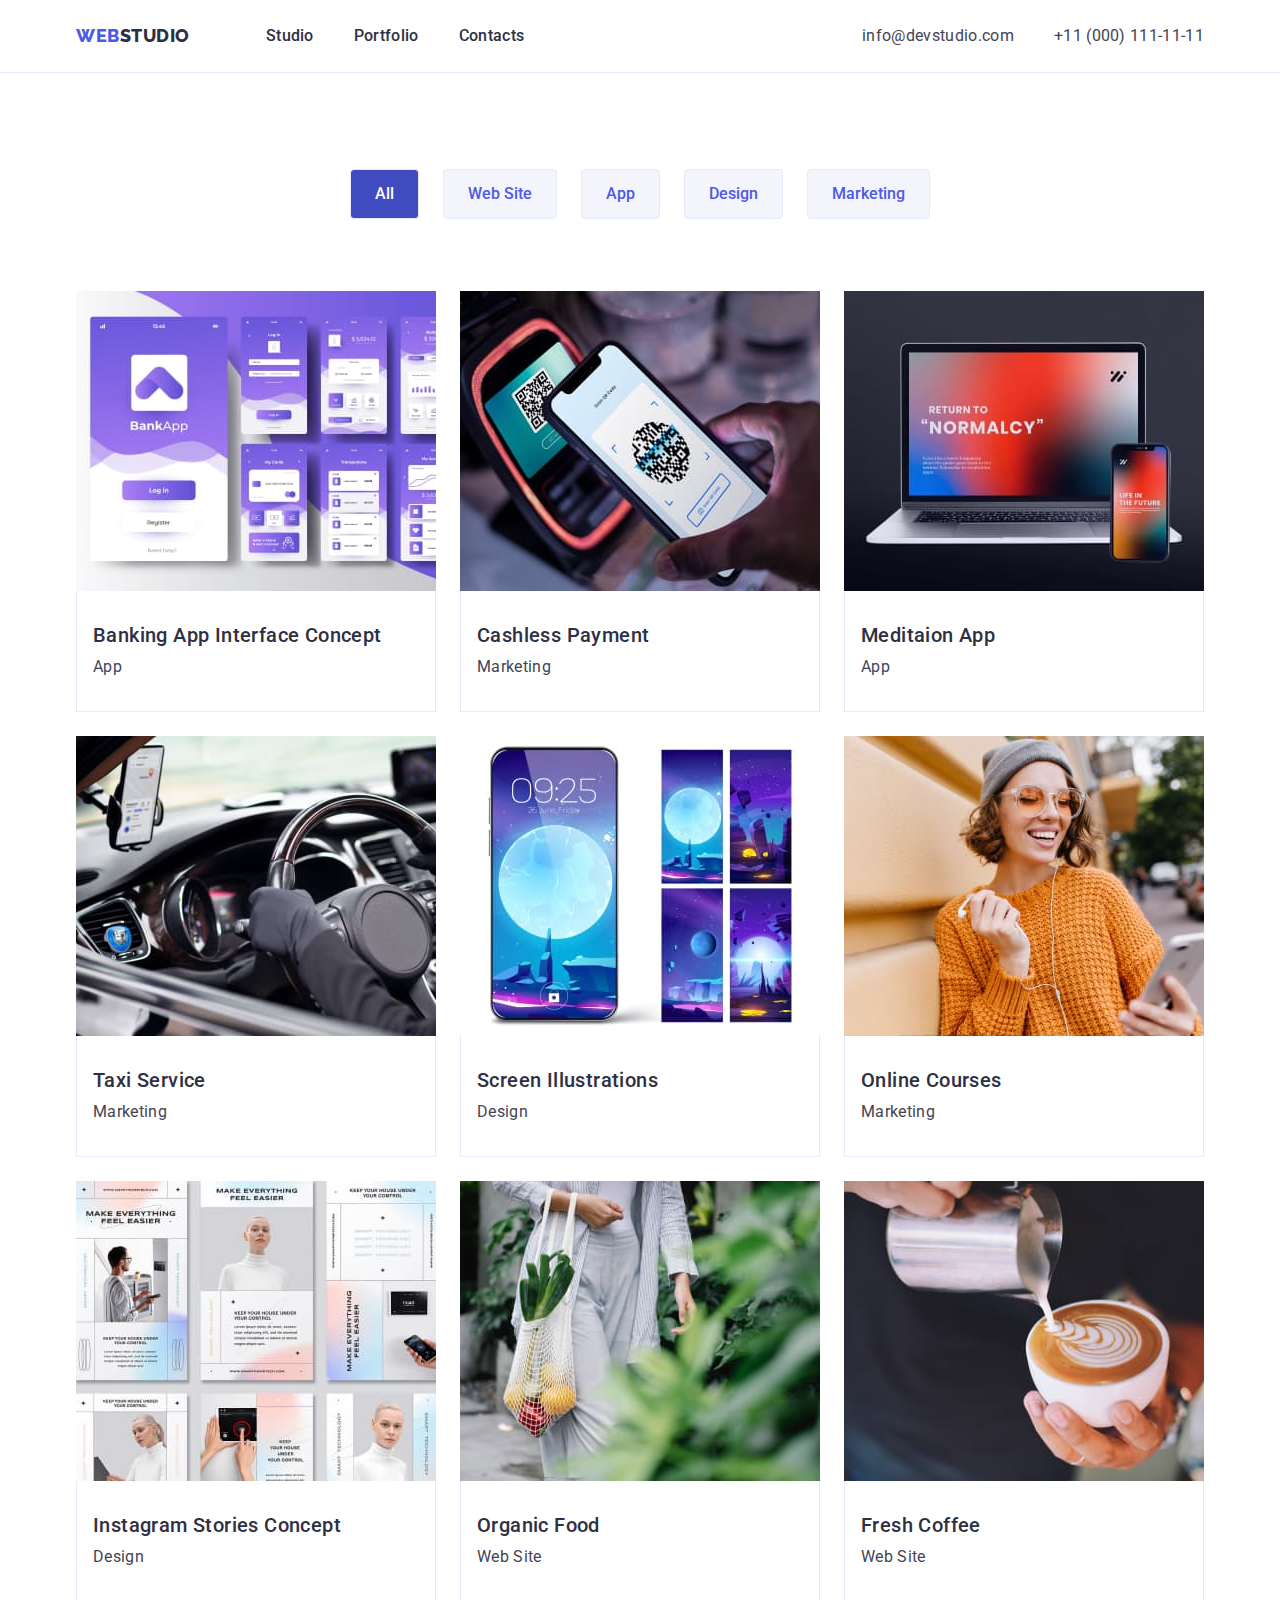
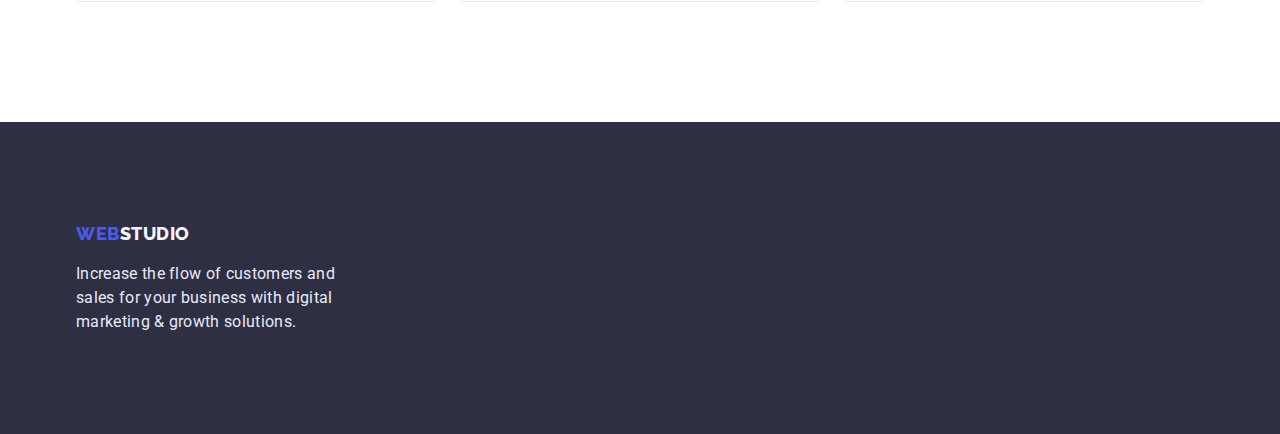
==== portfolio.html @ 73de6b23 "Initial commit" ====
<!DOCTYPE html>
<html lang="en">

<head>
    <meta charset="UTF-8">
    <meta http-equiv="X-UA-Compatible" content="IE=edge">
    <meta name="viewport" content="width=device-width, initial-scale=1.0">
    <title>Document</title>
    <link rel="preconnect" href="https://fonts.googleapis.com">
    <link rel="preconnect" href="https://fonts.gstatic.com" crossorigin>
    <link
        href="https://fonts.googleapis.com/css2?family=Raleway:wght@800&family=Roboto:wght@400;500;700;900&display=swap"
        rel="stylesheet">
    <link rel="stylesheet" href="https://cdn.jsdelivr.net/npm/modern-normalize@1.1.0/modern-normalize.min.css">
    <link rel="stylesheet" href="./css/styles.css">
</head>

<body>
    <!-- Header -->
    <header class="header">
        <div class="container header-container">
            <a class="logo link" href="./index.html">WEB<span class="logo-header">STUDIO</span></a>
            <nav class="nav">
                <ul class="nav-menu list">
                    <li class="nav-menu-item">
                        <a class="nav-menu-link link" href="./index.html">Studio</a>
                    </li>
                    <li class="nav-menu-item">
                        <a class="nav-menu-link link  active" href="./portfolio.html">Portfolio</a>
                    </li>
                    <li class="nav-menu-item">
                        <a class="nav-menu-link link" href="./contacts">Contacts</a>
                    </li>
                </ul>
            </nav>
            <ul class="contacts-list list">
                <li class="contacts-list-item">
                    <a class="mail link" href="mailto:info@devstudio.com">info@devstudio.com</a>
                </li>
                <li class="contacts-list-item">
                    <a class="tel link" href="tel:+110001111111">+11 (000) 111-11-11</a>
                </li>
            </ul>
        </div>
    </header>
    <!-- Projects -->
    <main>
        <section class="projects section">
            <div class="container">
                <h1 class="visually-hidden">Portfolio</h1>
                    <!-- Filters -->
                <ul class="filters list">
                    <li class="filters-list"><button class="filters-btn active" type="button">All</button></li>
                    <li class="filters-list"><button class="filters-btn" type="button">Web Site</button></li>
                    <li class="filters-list"><button class="filters-btn" type="button">App</button></li>
                    <li class="filters-list"><button class="filters-btn" type="button">Design</button></li>
                    <li class="filters-list"><button class="filters-btn" type="button">Marketing</button></li>
                </ul>
                    <!-- Cards -->
                <ul class="project-cards list">
                    <li class="card">
                        <img src="./images/img1.jpg" alt="card1">
                        <div class="card-content">
                            <h2 class="card-title">Banking App Interface Concept</h2>
                            <p class="card-text">App</p>
                        </div>
                    </li>
                    <li class="card">
                        <img src="./images/img2.jpg" alt="card2">
                        <div class="card-content">
                            <h2 class="card-title">Cashless Payment</h2>
                            <p class="card-text">Marketing</p>
                        </div>
                    </li>
                    <li class="card">
                        <img src="./images/img3.jpg" alt="card3">
                        <div class="card-content">
                            <h2 class="card-title">Meditaion App</h2>
                            <p class="card-text">App</p>
                        </div>
                    </li>
                    <li class="card">
                        <img src="./images/img4.jpg" alt="card4">
                        <div class="card-content">
                            <h2 class="card-title">Taxi Service</h2>
                            <p class="card-text">Marketing</p>
                        </div>
                    </li>
                    <li class="card">
                        <img src="./images/img5.jpg" alt="card5">
                        <div class="card-content">
                            <h2 class="card-title">Screen Illustrations</h2>
                            <p class="card-text">Design</p>
                        </div>
                    </li>
                    <li class="card">
                        <img src="./images/img6.jpg" alt="card6">
                        <div class="card-content">
                            <h2 class="card-title">Online Courses</h2>
                            <p class="card-text">Marketing</p>
                        </div>
                    </li>
                    <li class="card">
                        <img src="./images/img7.jpg" alt="card7">
                        <div class="card-content">
                            <h2 class="card-title">Instagram Stories Concept</h2>
                            <p class="card-text">Design</p>
                        </div>
                    </li>
                    <li class="card">
                        <img src="./images/img8.jpg" alt="card8">
                        <div class="card-content">
                            <h2 class="card-title">Organic Food</h2>
                            <p class="card-text">Web Site</p>
                        </div>
                    </li>
                    <li class="card">
                        <img src="./images/img9.jpg" alt="card9">
                        <div class="card-content">
                            <h2 class="card-title">Fresh Coffee</h2>
                            <p class="card-text">Web Site</p>
                        </div>
                    </li>
                </ul>
            </div>
        </section>
    </main>
    <!-- Footer -->
    <footer class="footer">
        <div class="container">
            <a class="logo link" href="./index.html">WEB<span class="logo-footer">STUDIO</span></a>
            <p class="footer-txt">Increase the flow of customers and sales for your business with digital marketing & growth
                solutions.</p>
        </div>
    </footer>
</body>

</html>
---- css/styles.css ----
:root {
    /* ============FONTS================== */
    --primary-font: 'Roboto', sans-serif;
    --secondary-font: 'Raleway', sans-serif;
    /* =============TXT================== */
    --primary-text-color: #2E2F42;
    --secondary-text-color: #434455;
    --cornflower-text-color: #E7E9FC;
    --light-text-color: #F4F4FD;
    /* ==============BG================== */
    --dark-bg-color: #2E2F42;
    --light-bg-color: #F4F4FD;
    --cornflower-bg-color: #E7E9FC;
    /* ============OTHER================= */
    --accent-color: #4D5AE5;
    --white-color: #FFFFFF;
    --active-color: #404BBF;
}

/* =================RESET=================== */

body {
    font-family: var(--primary-font);
    color: var(--secondary-text-color);
}

.list {
    list-style: none;
}

.link {
    text-decoration: none;
}

h1,
h2,
h3,
p {
    margin-top: 0;
    margin-bottom: 0; 
}

ul {
    margin-top: 0;
    margin-bottom: 0;
    padding-left: 0;
}

img {
    display: block;
    max-width: 100%;
    height: auto;
}

/* =================/RESET===================== */

/* ==================COMPONENTS================ */

.visually-hidden {
    position: absolute;
    width: 1px;
    height: 1px;
    margin: -1px;
    border: 0;
    padding: 0;

    white-space: nowrap;
    clip-path: inset(100%);
    clip: rect(0 0 0 0);
    overflow: hidden;
}

.container {
    width: 1158px;
    margin-left: auto;
    margin-right: auto;
    padding-left: 15px;
    padding-right: 15px;
}

.active:visited {
    color: var(--active-color);
}

.hero,
.footer {
    background-color: var(--dark-bg-color)
}

.section {
    padding-top: 120px;
    padding-bottom: 120px;
}

/* ==================/COMPONENTS================ */


/* ==================HEADER==================== */

.header {
    /* padding-top: 24px;
    padding-bottom: 24px; */
    border-bottom: 1px solid var(--cornflower-bg-color);
}

.header-container,
.nav-menu,
.contacts-list {
    display: flex;
    align-items: center;
}

.nav-menu-item + .nav-menu-item {
    margin-left: 40px;
}

.contacts-list {
    margin-left: auto;
}

.contacts-list-item:not(:last-child) {
    margin-right: 40px;
}

.logo {
    padding-top: 24px;
    padding-bottom: 24px;
    margin-right: 76px;

    font-family: var(--secondary-font);
    font-weight: 800;
    font-size: 18px;
    line-height: 1.33;
    display: flex;
    align-items: center;
    letter-spacing: 0.03em;
    text-transform: uppercase;
    color: var(--accent-color);
}

.logo-header {
    color: var(--primary-text-color);
}

.nav-menu-link {
    padding-top: 24px;
    padding-bottom: 24px;

    font-weight: 500;
    font-size: 16px;
    line-height: 1.5;
    letter-spacing: 0.02em;
    color: var(--primary-text-color);
}

.nav-menu-link:hover,
.nav-menu-link:focus {
color: var(--active-color);
}

.mail,
.tel {
    padding-top: 24px;
    padding-bottom: 24px;

    font-size: 16px;
    line-height: 1.5;
    letter-spacing: 0.02em;
    color: var(--secondary-text-color);
}

/* ==================/HEADER==================== */

/* ==================HERO==================== */
.hero {
    padding-top: 188px;
    padding-bottom: 188px;
    text-align: center;
}

.hero-title {
    width: 496px;
    margin-left: auto;
    margin-right: auto;
    margin-bottom: 48px;

    font-weight: 700;
    font-size: 56px;
    line-height: 1.07;
    text-align: center;
    letter-spacing: 0.02em;
    color: var(--white-color)
}

.btn {
    min-width: 169px;
    padding-top: 16px;
    padding-bottom: 16px;
    padding-left: 32px;
    padding-right: 32px;
    border: none;

    font-weight: 500;
    font-size: 16px;
    line-height: 1.5;
    color: var(--white-color);
    background: var(--accent-color);
    box-shadow: 0px 4px 4px rgba(0, 0, 0, 0.15);
    border-radius: 4px;
    cursor: pointer;
}

/* ==================/HERO==================== */

/* ==================FEATURES==================== */

.features-list {
    display: flex;
    align-items: center;
    flex-wrap: wrap;
    gap: 24px;
    flex-basis: calc((100% - 72px) / 4);
}

.features-subtitle {
    margin-bottom: 8px;
    
    font-weight: 500;
    font-size: 20px;
    line-height: 1.2;
    letter-spacing: 0.02em;
    color: var(--primary-text-color)
}

.features-item {
    font-size: 16px;
    line-height: 1.5;
    letter-spacing: 0.02em;
}

.features-list-item {
    width: 264px;
}
/* ==================/FEATURES==================== */

/* ==================WORK==================== */

.work {
    padding-top: 0;
}

.work-title {
    margin-bottom: 72px;

    font-weight: 700;
    font-size: 36px;
    line-height: 40px;
    text-align: center;
    letter-spacing: 0.02em;
    text-transform: capitalize;
    color: var(--primary-text-color);
}

.work-list {
    display: flex;
    align-items: center;
    flex-wrap: wrap;
    gap: 24px;
    flex-basis: calc((100% - 48px) / 3);
}

/* ==================/WORK==================== */

/* ==================TEAM==================== */

.team {
    background-color: var(--light-bg-color);
}

.team-list {
    display: flex;
    align-items: center;
    flex-wrap: wrap;
    gap: 24px;
    flex-basis: calc((100% - 72px) / 4);
}

.team-title {
    margin-bottom: 72px;

    font-weight: 700;
    font-size: 36px;
    line-height: 1.11;
    text-align: center;
    letter-spacing: 0.02em;
    text-transform: capitalize;
    color: var(--primary-text-color);
}

.team-name {
    margin-bottom: 8px;

    font-weight: 500;
    font-size: 20px;
    line-height: 1.2;
    text-align: center;
    letter-spacing: 0.02em;
    color: var(--primary-text-color);
}

.team-item {
    font-size: 16px;
    line-height: 1.5;
    text-align: center;
    letter-spacing: 0.02em;
}

.team-card {
    background: var(--white-color);
}

.team-card-text {
    padding-top: 32px;
    padding-bottom: 32px;
    padding-left: 16px;
    padding-right: 16px;
}

/* ==================/TEAM==================== */

/* ===================PROJECTS================ */

.projects {
    padding-top: 96px;
}

.filters {
    display: flex;
    align-items: center;
    justify-content: center;
    margin-bottom: 72px;
    gap: 24px;
}


.filters-btn {
    padding-top: 12px;
    padding-bottom: 12px;
    padding-left: 24px;
    padding-right: 24px;

    font-family: inherit;
    font-weight: 500;
    font-size: 16px;
    line-height: 1.5;
    color: var(--accent-color);
    background: var(--light-bg-color);
    border: 1px solid var(--cornflower-bg-color);
    border-radius: 4px;
    cursor: pointer;
}

.filters-list .active {
    color: var(--white-color);
    background-color: var(--active-color);
}

.card {
    background: var(--white-color);
}

.card-title {
    margin-bottom: 8px;

    font-weight: 500;
    font-size: 20px;
    line-height: 1.2;
    letter-spacing: 0.02em;
    color: var(--primary-text-color);
}

.card-text {
    font-size: 16px;
    line-height: 1.5;
    letter-spacing: 0.02em;
}

.project-cards {
    display: flex;
    align-items: center;
    flex-wrap: wrap;
    gap: 24px;
    flex-basis: calc((100% - 48px) / 3);
}

.card-content {
    padding-top: 32px;
    padding-bottom: 32px;
    padding-left: 16px;
    border: 1px solid var(--cornflower-bg-color);
    border-top: none;
}

/* ==================/PROJECTS================ */

/* ==================FOOTER==================== */

.footer {
    padding-top: 100px;
    padding-bottom: 100px;
}

.footer .logo {
    padding-top: 0;
    padding-bottom: 0;
    margin-bottom: 16px;
    margin-right: 0;
}

.logo-footer {
    color: var(--light-text-color);
}

.footer-txt {
width: 264px;

font-size: 16px;
line-height: 1.5;
letter-spacing: 0.02em;
color: var(--cornflower-text-color);
}

/* ==================/FOOTER==================== */
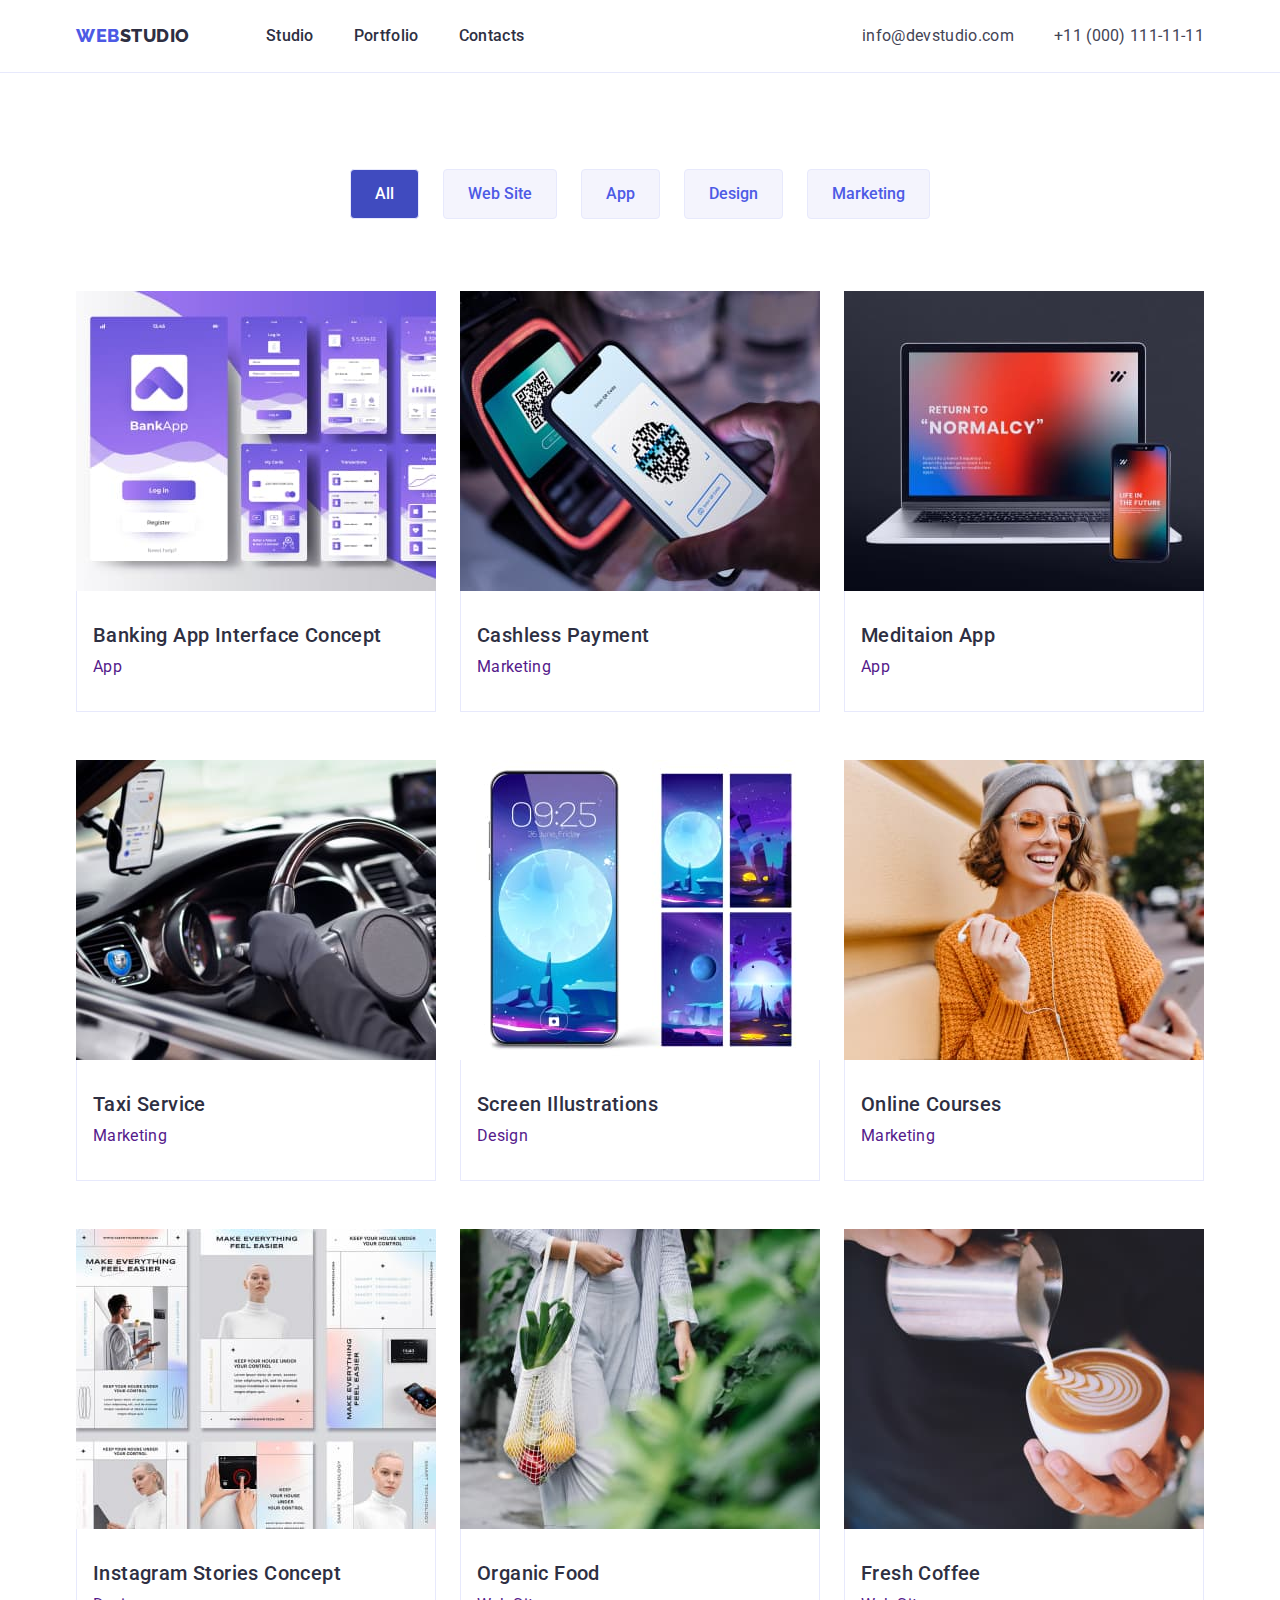
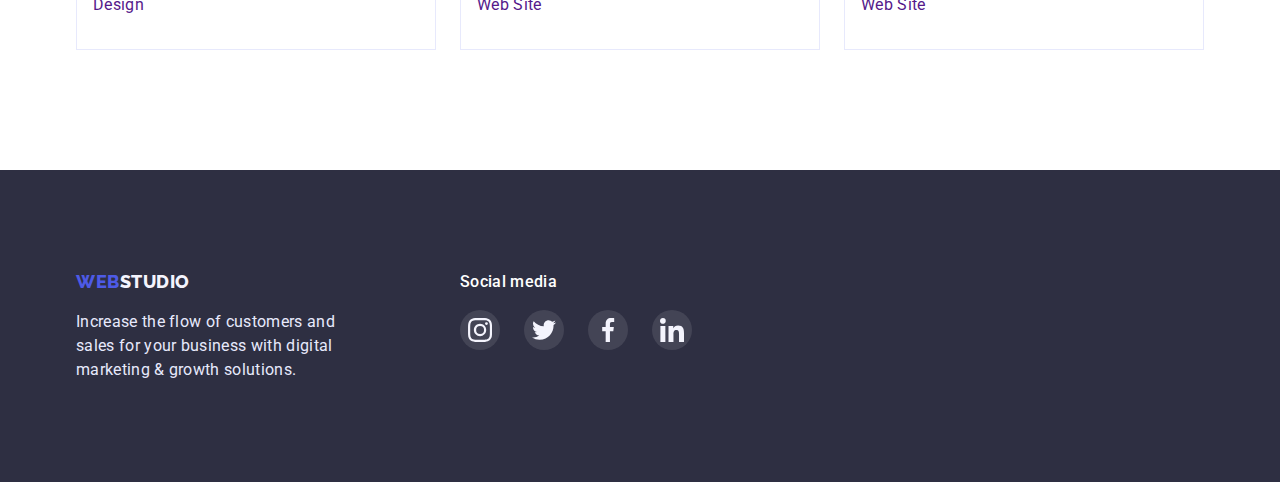
==== commit b0a7ec75: "Completed hw 04" ====
--- a/portfolio.html
+++ b/portfolio.html
@@ -59,67 +59,85 @@
                     <!-- Cards -->
                 <ul class="project-cards list">
                     <li class="card">
-                        <img src="./images/img1.jpg" alt="card1">
-                        <div class="card-content">
-                            <h2 class="card-title">Banking App Interface Concept</h2>
-                            <p class="card-text">App</p>
-                        </div>
+                        <a href="" class="card-link link">
+                            <img src="./images/img1.jpg" alt="card1">
+                            <div class="card-content">
+                                <h2 class="card-title">Banking App Interface Concept</h2>
+                                <p class="card-text">App</p>
+                            </div>
+                        </a>
                     </li>
                     <li class="card">
-                        <img src="./images/img2.jpg" alt="card2">
-                        <div class="card-content">
-                            <h2 class="card-title">Cashless Payment</h2>
-                            <p class="card-text">Marketing</p>
-                        </div>
+                        <a href="" class="card-link link">
+                            <img src="./images/img2.jpg" alt="card2">
+                            <div class="card-content">
+                                <h2 class="card-title">Cashless Payment</h2>
+                                <p class="card-text">Marketing</p>
+                            </div>
+                        </a>
                     </li>
                     <li class="card">
-                        <img src="./images/img3.jpg" alt="card3">
-                        <div class="card-content">
-                            <h2 class="card-title">Meditaion App</h2>
-                            <p class="card-text">App</p>
-                        </div>
+                        <a href="" class="card-link link">
+                            <img src="./images/img3.jpg" alt="card3">
+                            <div class="card-content">
+                                <h2 class="card-title">Meditaion App</h2>
+                                <p class="card-text">App</p>
+                            </div>
+                        </a>
                     </li>
                     <li class="card">
-                        <img src="./images/img4.jpg" alt="card4">
-                        <div class="card-content">
-                            <h2 class="card-title">Taxi Service</h2>
-                            <p class="card-text">Marketing</p>
-                        </div>
+                        <a href="" class="card-link link">
+                            <img src="./images/img4.jpg" alt="card4">
+                            <div class="card-content">
+                                <h2 class="card-title">Taxi Service</h2>
+                                <p class="card-text">Marketing</p>
+                            </div>
+                        </a>
                     </li>
                     <li class="card">
-                        <img src="./images/img5.jpg" alt="card5">
-                        <div class="card-content">
-                            <h2 class="card-title">Screen Illustrations</h2>
-                            <p class="card-text">Design</p>
-                        </div>
+                        <a href="" class="card-link link">
+                            <img src="./images/img5.jpg" alt="card5">
+                            <div class="card-content">
+                                <h2 class="card-title">Screen Illustrations</h2>
+                                <p class="card-text">Design</p>
+                            </div>
+                        </a>
                     </li>
                     <li class="card">
-                        <img src="./images/img6.jpg" alt="card6">
-                        <div class="card-content">
-                            <h2 class="card-title">Online Courses</h2>
-                            <p class="card-text">Marketing</p>
-                        </div>
+                        <a href="" class="card-link link">
+                            <img src="./images/img6.jpg" alt="card6">
+                            <div class="card-content">
+                                <h2 class="card-title">Online Courses</h2>
+                                <p class="card-text">Marketing</p>
+                            </div>
+                        </a>
                     </li>
                     <li class="card">
-                        <img src="./images/img7.jpg" alt="card7">
-                        <div class="card-content">
-                            <h2 class="card-title">Instagram Stories Concept</h2>
-                            <p class="card-text">Design</p>
-                        </div>
+                        <a href="" class="card-link link">
+                            <img src="./images/img7.jpg" alt="card7">
+                            <div class="card-content">
+                                <h2 class="card-title">Instagram Stories Concept</h2>
+                                <p class="card-text">Design</p>
+                            </div>
+                        </a>
                     </li>
                     <li class="card">
-                        <img src="./images/img8.jpg" alt="card8">
-                        <div class="card-content">
-                            <h2 class="card-title">Organic Food</h2>
-                            <p class="card-text">Web Site</p>
-                        </div>
+                        <a href="" class="card-link link">
+                            <img src="./images/img8.jpg" alt="card8">
+                            <div class="card-content">
+                                <h2 class="card-title">Organic Food</h2>
+                                <p class="card-text">Web Site</p>
+                            </div>
+                        </a>
                     </li>
                     <li class="card">
-                        <img src="./images/img9.jpg" alt="card9">
-                        <div class="card-content">
-                            <h2 class="card-title">Fresh Coffee</h2>
-                            <p class="card-text">Web Site</p>
-                        </div>
+                        <a href="" class="card-link link">
+                            <img src="./images/img9.jpg" alt="card9">
+                            <div class="card-content">
+                                <h2 class="card-title">Fresh Coffee</h2>
+                                <p class="card-text">Web Site</p>
+                            </div>
+                        </a>
                     </li>
                 </ul>
             </div>
@@ -128,9 +146,45 @@
     <!-- Footer -->
     <footer class="footer">
         <div class="container">
-            <a class="logo link" href="./index.html">WEB<span class="logo-footer">STUDIO</span></a>
-            <p class="footer-txt">Increase the flow of customers and sales for your business with digital marketing & growth
-                solutions.</p>
+            <ul class="footer-list list">
+                <li class="footer-list-item list">
+                    <a class="logo link" href="./index.html">WEB<span class="logo-footer">STUDIO</span></a>
+                    <p class="footer-txt">Increase the flow of customers and sales for your business with digital marketing & growth solutions.</p>
+                </li>
+                <li class="footer-list-item">
+                    <h2 class="social-title">Social media</h2>
+                    <ul class="social-list list">
+                        <li class="social-list-item list">
+                            <a href="" class="social-list-link link">
+                                <svg class="social-icon" width="24" height="24">
+                                    <use href="./images/sprite.svg#instagram"></use>
+                                </svg>
+                            </a>
+                        </li>
+                        <li class="social-list-item list">
+                            <a href="" class="social-list-link link">
+                                <svg class="social-icon" width="24" height="24">
+                                    <use href="./images/sprite.svg#twitter"></use>
+                                </svg>
+                            </a>
+                        </li>
+                        <li class="social-list-item list">
+                            <a href="" class="social-list-link link">
+                                <svg class="social-icon" width="24" height="24">
+                                    <use href="./images/sprite.svg#facebook"></use>
+                                </svg>
+                            </a>
+                        </li>
+                        <li class="social-list-item list">
+                            <a href="" class="social-list-link link">
+                                <svg class="social-icon" width="24" height="24">
+                                    <use href="./images/sprite.svg#linkedin"></use>
+                                </svg>
+                            </a>
+                        </li>
+                    </ul>
+                </li>
+            </ul>
         </div>
     </footer>
 </body>
--- a/css/styles.css
+++ b/css/styles.css
@@ -15,6 +15,8 @@
     --accent-color: #4D5AE5;
     --white-color: #FFFFFF;
     --active-color: #404BBF;
+    --icon-color: #8E8F99;
+    --social-color: #31D0AA;
 }
 
 /* =================RESET=================== */
@@ -98,6 +100,9 @@
 /* ==================HEADER==================== */
 
 .header {
+    max-width: 1440px;
+    margin-left: auto;
+    margin-right: auto;
     /* padding-top: 24px;
     padding-bottom: 24px; */
     border-bottom: 1px solid var(--cornflower-bg-color);
@@ -176,6 +181,17 @@
     padding-top: 188px;
     padding-bottom: 188px;
     text-align: center;
+    margin-left: auto;
+    margin-right: auto;
+
+    max-width: 1440px;
+    background-color: var(--dark-bg-color);
+    background-image: linear-gradient(
+        to right,
+        rgba(46, 47, 66, 0.7),
+        rgba(46, 47, 66, 0.7)),
+        url(../images/bg.jpg);
+    background-size: cover;
 }
 
 .hero-title {
@@ -241,6 +257,19 @@
 .features-list-item {
     width: 264px;
 }
+
+.features-card {
+    width: 264px;
+    height: 112px;
+    margin-bottom: 8px;
+    padding: 24px 100px;
+    background: var(--light-bg-color);
+    border-radius: 4px;
+}
+
+.features-icon {
+
+}
 /* ==================/FEATURES==================== */
 
 /* ==================WORK==================== */
@@ -274,6 +303,9 @@
 /* ==================TEAM==================== */
 
 .team {
+    max-width: 1440px;
+    margin-left: auto;
+    margin-right: auto;
     background-color: var(--light-bg-color);
 }
 
@@ -309,6 +341,7 @@
 }
 
 .team-item {
+    margin-bottom: 8px;
     font-size: 16px;
     line-height: 1.5;
     text-align: center;
@@ -317,6 +350,8 @@
 
 .team-card {
     background: var(--white-color);
+    box-shadow: 0px 1px 6px rgba(46, 47, 66, 0.08), 0px 1px 1px rgba(46, 47, 66, 0.16), 0px 2px 1px rgba(46, 47, 66, 0.08);
+    border-radius: 0px 0px 4px 4px;
 }
 
 .team-card-text {
@@ -326,7 +361,90 @@
     padding-right: 16px;
 }
 
+.social-list {
+    display: flex;
+    justify-content: center;
+    align-items: center;
+    gap: 24px;
+}
+
+.social-list-link {
+    display: flex;
+    justify-content: center;
+    align-items: center;
+    width: 40px;
+    height: 40px;
+    border-radius: 50%;
+    background: var(--accent-color)
+}
+
+.social-list-link:hover,
+.social-list-link:focus {
+    background-color: var(--active-color);
+}
+
+.social-icon {
+    fill: var(--light-text-color);
+}
+
 /* ==================/TEAM==================== */
+
+/* ===================CUSTOMERS================ */
+
+.customers {
+    padding-top: 130px;
+}
+
+.customers-title {
+    margin-bottom: 72px;
+
+    font-weight: 700;
+    font-size: 36px;
+    line-height: 1.11;
+    text-align: center;
+    letter-spacing: 0.02em;
+    text-transform: capitalize;
+    color: var(--primary-text-color);
+}
+
+.customers-list {
+    display: flex;
+    align-items: center;
+    gap: 24px;
+}
+
+.client-card {
+    width: 168px;
+    height: 88px;
+    border: 1px solid var(--icon-color);
+    border-radius: 4px;
+}
+
+.client-card:hover,
+.client-card:focus {
+    border: 1px solid var(--active-color);
+}
+
+.client-link {
+    display: flex;
+    justify-content: center;
+    align-items: center;
+    width: 100%;
+    height: 100%;
+}
+
+.client-link:hover > .client-icon,
+.client-link:focus > .client-icon {
+    fill: var(--active-color);
+}
+
+
+.client-icon {
+    fill: var(--icon-color);
+}
+
+
+/* ===================/CUSTOMERS================ */
 
 /* ===================PROJECTS================ */
 
@@ -360,6 +478,14 @@
     cursor: pointer;
 }
 
+.filters-btn:hover,
+.filters-btn:focus {
+    color: var(--white-color);
+    background: var(--active-color);
+    box-shadow: 0px 3px 1px rgba(0, 0, 0, 0.1), 0px 2px 1px rgba(0, 0, 0, 0.08), 0px 2px 2px rgba(0, 0, 0, 0.12);
+    border-radius: 4px;
+}
+
 .filters-list .active {
     color: var(--white-color);
     background-color: var(--active-color);
@@ -369,6 +495,12 @@
     background: var(--white-color);
 }
 
+.card:hover,
+.card:focus {
+    box-shadow: 0px 1px 6px rgba(46, 47, 66, 0.08), 0px 1px 1px
+     rgba(46, 47, 66, 0.16), 0px 2px 1px rgba(46, 47, 66, 0.08);
+}
+
 .card-title {
     margin-bottom: 8px;
 
@@ -389,7 +521,7 @@
     display: flex;
     align-items: center;
     flex-wrap: wrap;
-    gap: 24px;
+    gap: 48px 24px;
     flex-basis: calc((100% - 48px) / 3);
 }
 
@@ -408,6 +540,9 @@
 .footer {
     padding-top: 100px;
     padding-bottom: 100px;
+    max-width: 1440px;
+    margin-left: auto;
+    margin-right: auto;
 }
 
 .footer .logo {
@@ -430,4 +565,31 @@
 color: var(--cornflower-text-color);
 }
 
+.footer-list {
+    display: flex;
+    gap: 120px;
+}
+
+.social-title {
+    margin-bottom: 16px;
+
+    font-weight: 500;
+    font-size: 16px;
+    line-height: 1.5;
+    letter-spacing: 0.02em;
+    color: var(--white-color);
+}
+
+.footer .social-list-link {
+    background: rgba(255, 255, 255, 0.1);
+}
+
+.footer .social-list-link:hover,
+.footer .social-list-link:focus {
+    background-color: var(--social-color);
+}
+
+
+
+
 /* ==================/FOOTER==================== */
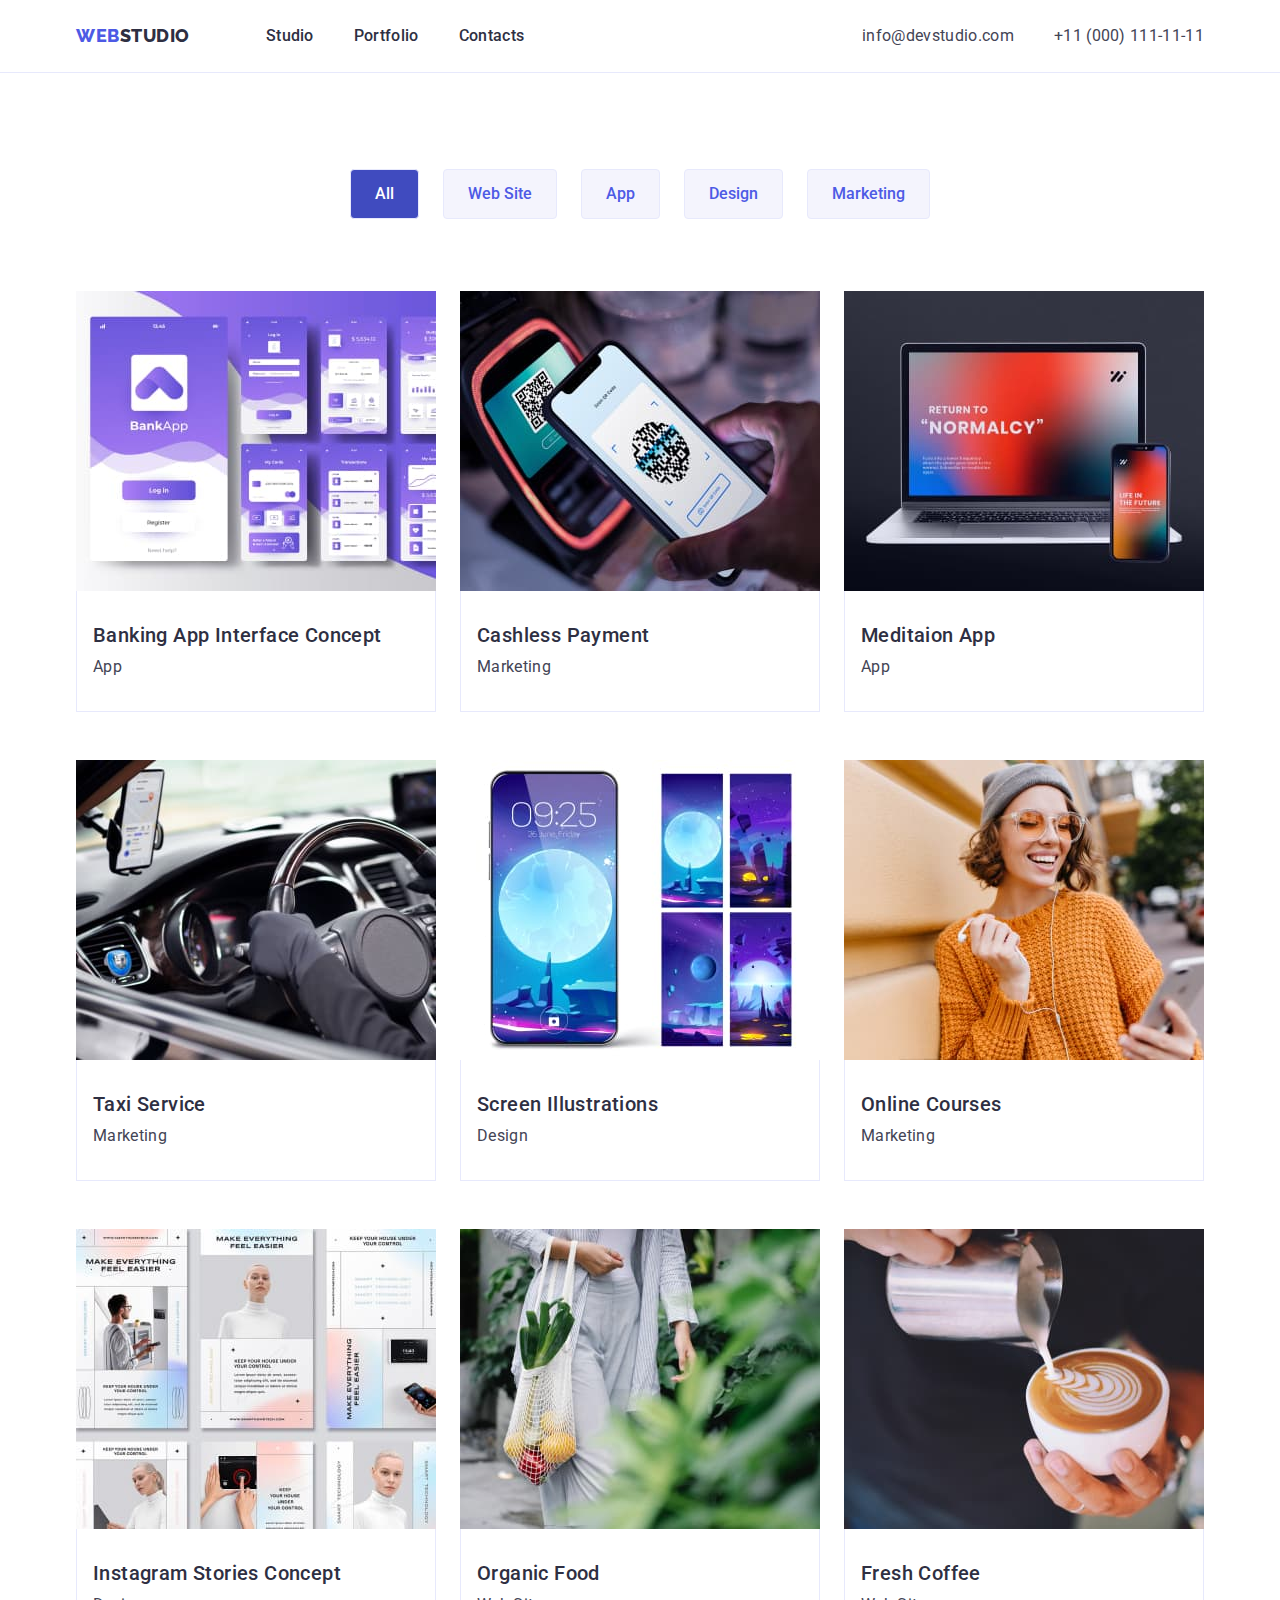
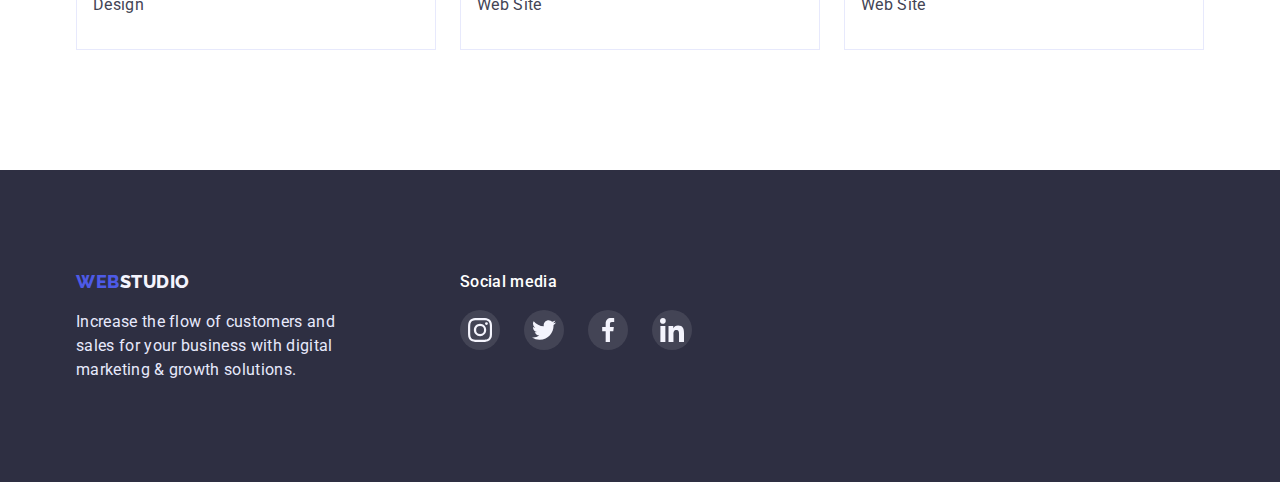
==== commit 4162e828: "Amendments according to mentor" ====
--- a/portfolio.html
+++ b/portfolio.html
@@ -152,7 +152,7 @@
                     <p class="footer-txt">Increase the flow of customers and sales for your business with digital marketing & growth solutions.</p>
                 </li>
                 <li class="footer-list-item">
-                    <h2 class="social-title">Social media</h2>
+                    <b class="social-title">Social media</b>
                     <ul class="social-list list">
                         <li class="social-list-item list">
                             <a href="" class="social-list-link link">
--- a/css/styles.css
+++ b/css/styles.css
@@ -259,10 +259,12 @@
 }
 
 .features-card {
+    display: flex;
+    justify-content: center;
+    align-items: center;
     width: 264px;
     height: 112px;
     margin-bottom: 8px;
-    padding: 24px 100px;
     background: var(--light-bg-color);
     border-radius: 4px;
 }
@@ -515,6 +517,7 @@
     font-size: 16px;
     line-height: 1.5;
     letter-spacing: 0.02em;
+    color: var(--secondary-text-color);
 }
 
 .project-cards {
@@ -571,6 +574,7 @@
 }
 
 .social-title {
+    display: block;
     margin-bottom: 16px;
 
     font-weight: 500;
